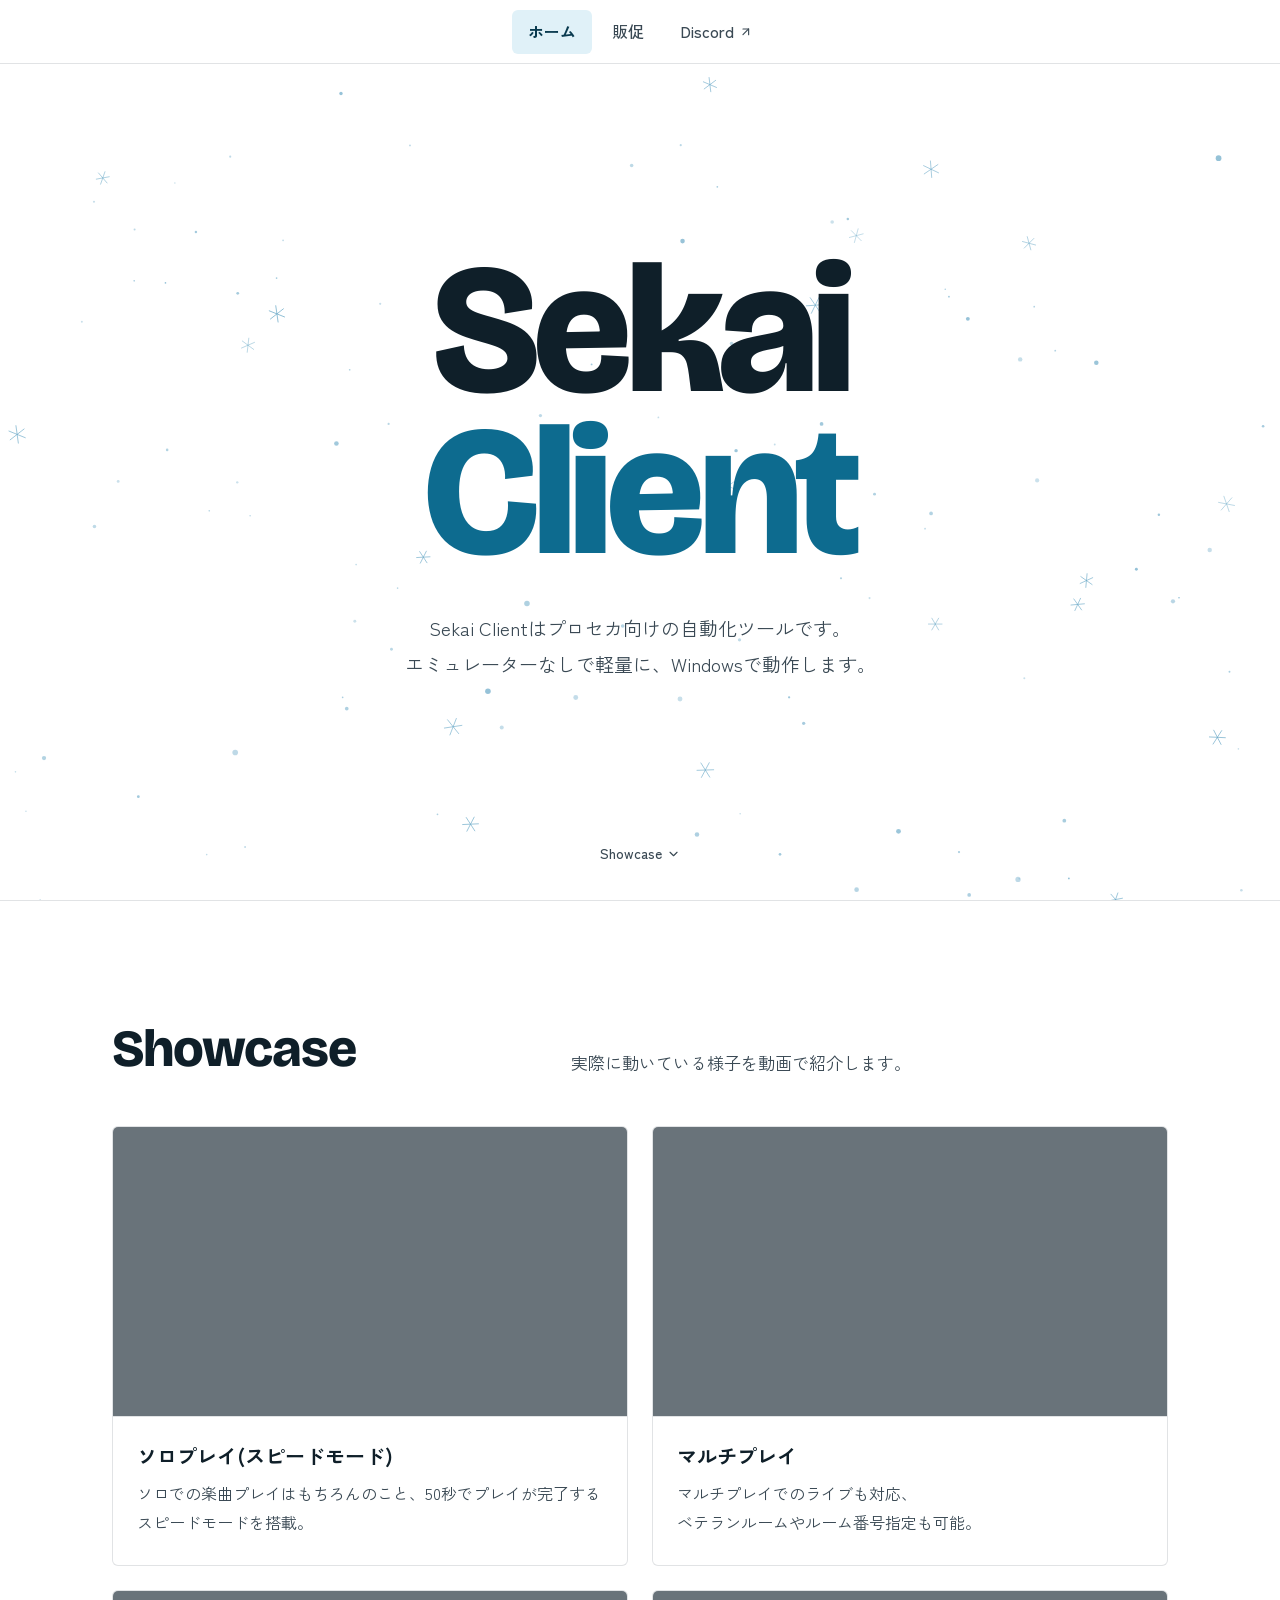
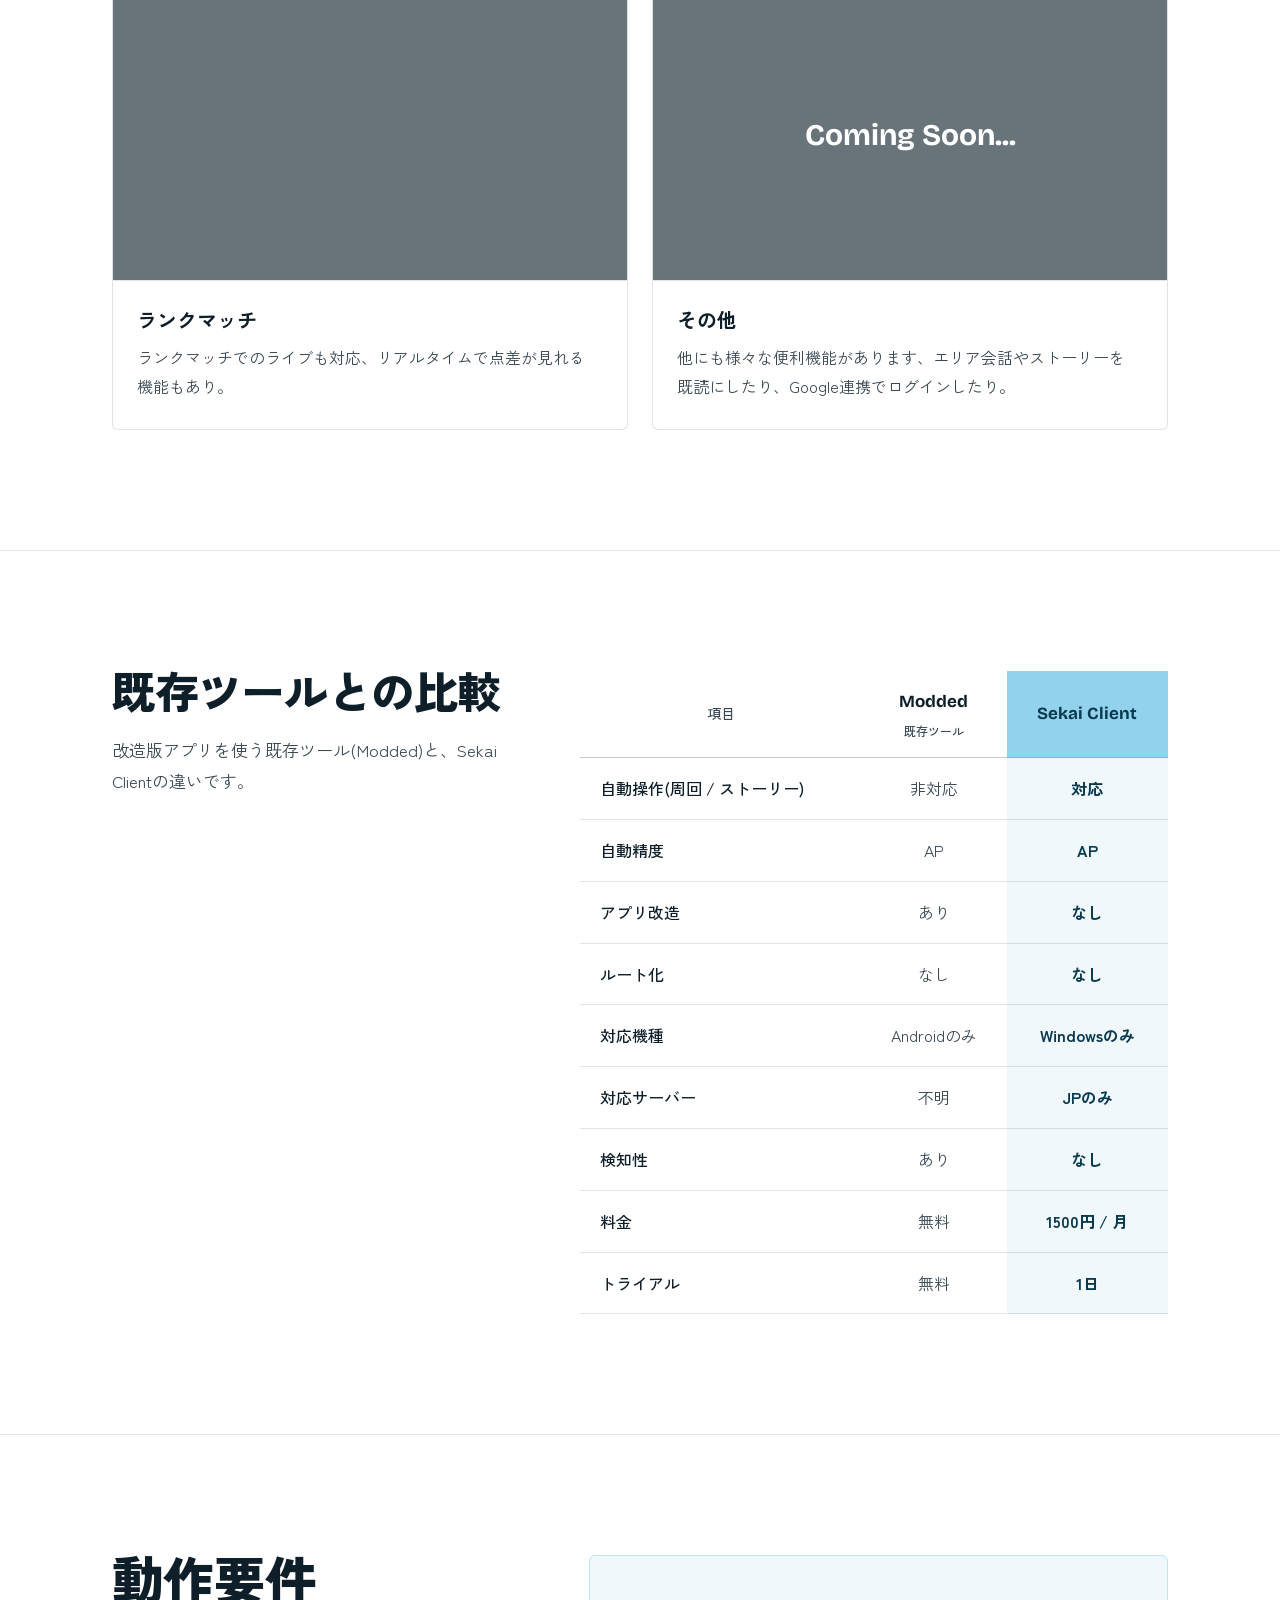
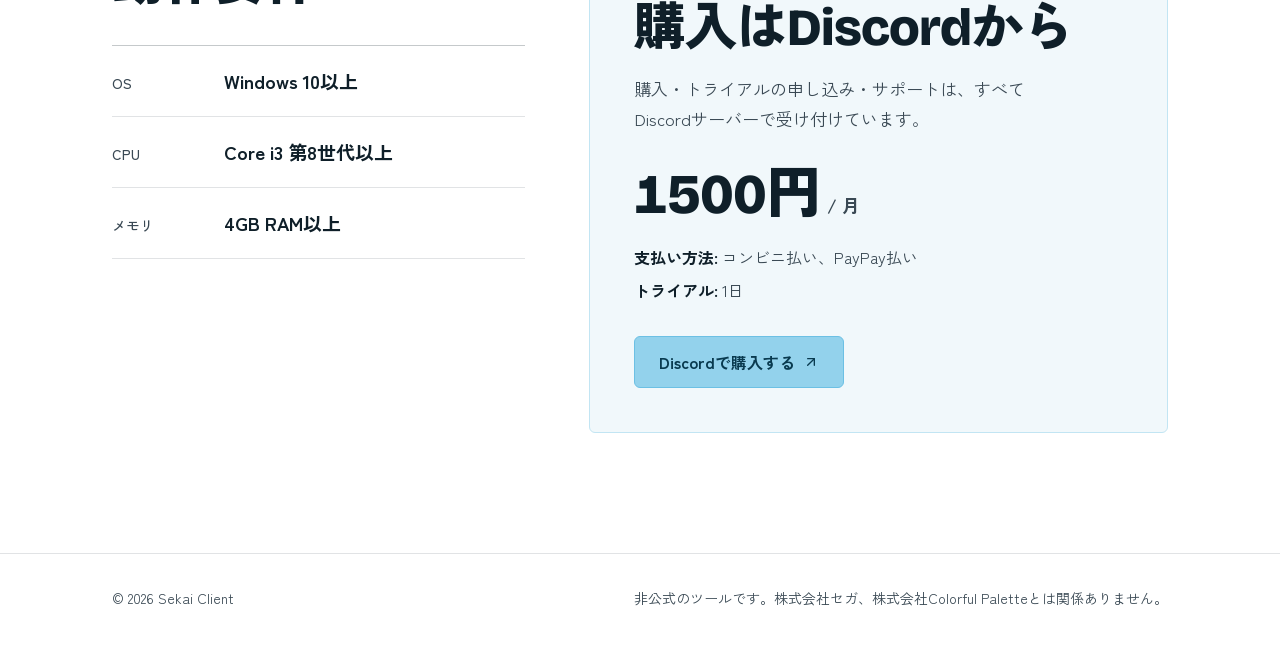
==== index.html @ 4f8fca7e "Add files via upload" ====
<!doctype html>
<html lang="ja">
<head>
  <meta charset="utf-8">
  <meta name="viewport" content="width=device-width, initial-scale=1">
  <title>Sekai Client | プロセカ向け自動化ツール</title>
  <meta name="description" content="Sekai Clientはプロセカ向けの自動化ツールです。エミュレーターなしで軽量に、Windowsで動作します。ソロ・マルチ・ランクマッチの自動プレイに対応、月額1500円。">
  <meta name="theme-color" content="#ffffff">
  <meta property="og:type" content="website">
  <meta property="og:site_name" content="Sekai Client">
  <meta property="og:title" content="Sekai Client | プロセカ向け自動化ツール">
  <meta property="og:description" content="エミュレーターなしで軽量に、Windowsで動作するプロセカ向け自動化ツール。">
  <link rel="icon" href="assets/img/favicon.svg" type="image/svg+xml">
  <link rel="preconnect" href="https://fonts.googleapis.com">
  <link rel="preconnect" href="https://fonts.gstatic.com" crossorigin>
  <link rel="stylesheet" href="https://fonts.googleapis.com/css2?family=Bricolage+Grotesque:opsz,wght@12..96,500..800&family=Zen+Kaku+Gothic+New:wght@400;500;700;900&display=swap">
  <link rel="stylesheet" href="assets/css/style.css">
  <script src="assets/js/snow.js" defer></script>
</head>
<body>
  <header class="site-header">
    <nav aria-label="メイン">
      <ul class="nav">
        <li><a href="./" aria-current="page">ホーム</a></li>
        <li><a href="promo/">販促</a></li>
        <li>
          <a href="https://discord.gg/DeeG8AZ2aq" target="_blank" rel="noopener">
            Discord
            <svg class="icon" viewBox="0 0 24 24" aria-hidden="true"><path d="M7 7h10v10"/><path d="M7 17 17 7"/></svg>
          </a>
        </li>
      </ul>
    </nav>
  </header>

  <main>
    <section class="hero" aria-labelledby="hero-title">
      <canvas class="hero__snow" data-snow aria-hidden="true"></canvas>
      <div class="hero__inner">
        <h1 class="hero__title" id="hero-title">
          <span>Sekai</span>
          <span class="accent">Client</span>
        </h1>
        <p class="hero__lead">
          <span>Sekai Clientはプロセカ向けの自動化ツールです。</span>
          <span>エミュレーターなしで軽量に、Windowsで動作します。</span>
        </p>
      </div>
      <a class="hero__cue" href="#showcase">
        Showcase
        <svg class="icon" viewBox="0 0 24 24" aria-hidden="true"><path d="m6 9 6 6 6-6"/></svg>
      </a>
    </section>

    <section class="section" id="showcase" aria-labelledby="showcase-title">
      <div class="wrap">
        <div class="showcase__head">
          <h2 class="section__title" id="showcase-title">Showcase</h2>
          <p class="section__lead">実際に動いている様子を動画で紹介します。</p>
        </div>

        <ul class="features">
          <li class="feature">
            <div class="feature__media">
              <iframe src="https://www.youtube-nocookie.com/embed/4htP92yClfg" title="ソロプレイ(スピードモード)" loading="lazy" allow="accelerometer; encrypted-media; gyroscope; picture-in-picture" referrerpolicy="strict-origin-when-cross-origin" allowfullscreen></iframe>
            </div>
            <div class="feature__body">
              <h3 class="feature__title">ソロプレイ(スピードモード)</h3>
              <p class="feature__text">ソロでの楽曲プレイはもちろんのこと、50秒でプレイが完了するスピードモードを搭載。</p>
            </div>
          </li>
          <li class="feature">
            <div class="feature__media">
              <iframe src="https://www.youtube-nocookie.com/embed/vXiPzRrgQsE" title="マルチプレイ" loading="lazy" allow="accelerometer; encrypted-media; gyroscope; picture-in-picture" referrerpolicy="strict-origin-when-cross-origin" allowfullscreen></iframe>
            </div>
            <div class="feature__body">
              <h3 class="feature__title">マルチプレイ</h3>
              <p class="feature__text">マルチプレイでのライブも対応、ベテランルームやルーム番号指定も可能。</p>
            </div>
          </li>
          <li class="feature">
            <div class="feature__media">
              <iframe src="https://www.youtube-nocookie.com/embed/Xn1sWz2OgKk" title="ランクマッチ" loading="lazy" allow="accelerometer; encrypted-media; gyroscope; picture-in-picture" referrerpolicy="strict-origin-when-cross-origin" allowfullscreen></iframe>
            </div>
            <div class="feature__body">
              <h3 class="feature__title">ランクマッチ</h3>
              <p class="feature__text">ランクマッチでのライブも対応、リアルタイムで点差が見れる機能もあり。</p>
            </div>
          </li>
          <li class="feature">
            <div class="feature__media">Coming Soon...</div>
            <div class="feature__body">
              <h3 class="feature__title">その他</h3>
              <p class="feature__text">他にも様々な便利機能があります、エリア会話やストーリーを既読にしたり、Google連携でログインしたり。</p>
            </div>
          </li>
        </ul>
      </div>
    </section>

    <section class="section" id="compare" aria-labelledby="compare-title">
      <div class="wrap compare">
        <div class="compare__head">
          <h2 class="section__title" id="compare-title">既存ツールとの<wbr>比較</h2>
          <p class="section__lead">改造版アプリを使う既存ツール(Modded)と、Sekai Clientの違いです。</p>
        </div>

        <div class="table-scroll">
          <table class="compare-table">
            <caption class="visually-hidden">既存ツール(Modded)とSekai Clientの比較</caption>
            <thead>
              <tr>
                <th scope="col">項目</th>
                <th scope="col">Modded<span class="col-sub">既存ツール</span></th>
                <th scope="col" class="is-ours">Sekai Client</th>
              </tr>
            </thead>
            <tbody>
              <tr><th scope="row">自動操作(周回 / ストーリー)</th><td>非対応</td><td class="is-ours">対応</td></tr>
              <tr><th scope="row">自動精度</th><td>AP</td><td class="is-ours">AP</td></tr>
              <tr><th scope="row">アプリ改造</th><td>あり</td><td class="is-ours">なし</td></tr>
              <tr><th scope="row">ルート化</th><td>なし</td><td class="is-ours">なし</td></tr>
              <tr><th scope="row">対応機種</th><td>Androidのみ</td><td class="is-ours">Windowsのみ</td></tr>
              <tr><th scope="row">対応サーバー</th><td>不明</td><td class="is-ours">JPのみ</td></tr>
              <tr><th scope="row">検知性</th><td>あり</td><td class="is-ours">なし</td></tr>
              <tr><th scope="row">料金</th><td>無料</td><td class="is-ours">1500円 / 月</td></tr>
              <tr><th scope="row">トライアル</th><td>無料</td><td class="is-ours">1日</td></tr>
            </tbody>
          </table>
        </div>
      </div>
    </section>

    <section class="section" id="requirements" aria-labelledby="requirements-title">
      <div class="wrap buy">
        <div>
          <h2 class="section__title" id="requirements-title">動作要件</h2>
          <dl class="specs">
            <div><dt>OS</dt><dd>Windows 10以上</dd></div>
            <div><dt>CPU</dt><dd>Core i3 第8世代以上</dd></div>
            <div><dt>メモリ</dt><dd>4GB RAM以上</dd></div>
          </dl>
        </div>

        <div class="purchase">
          <h2 class="section__title" id="purchase-title">購入は<wbr>Discordから</h2>
          <p class="section__lead">購入・トライアルの申し込み・サポートは、すべてDiscordサーバーで受け付けています。</p>
          <p class="price">
            <span class="price__value">1500円</span>
            <span class="price__unit">/ 月</span>
          </p>
          <ul class="purchase__notes">
            <li><strong>支払い方法:</strong> コンビニ払い、PayPay払い</li>
            <li><strong>トライアル:</strong> 1日</li>
          </ul>
          <a class="btn btn--primary" href="https://discord.gg/DeeG8AZ2aq" target="_blank" rel="noopener">
            Discordで購入する
            <svg class="icon" viewBox="0 0 24 24" aria-hidden="true"><path d="M7 7h10v10"/><path d="M7 17 17 7"/></svg>
          </a>
        </div>
      </div>
    </section>
  </main>

  <footer class="site-footer">
    <div class="wrap">
      <p>&copy; 2026 Sekai Client</p>
      <p>非公式のツールです。株式会社セガ、株式会社Colorful Paletteとは関係ありません。</p>
    </div>
  </footer>
</body>
</html>
---- assets/css/style.css ----
/* Sekai Client 共通スタイル
   ホワイト × 雪。水色(--ice-300)は面に使い、文字は濃色(--ice-700 / --ice-900)で読ませる。 */

:root {
  color-scheme: light;

  --paper: #ffffff;
  --ink: #0f1f29;
  --ink-2: #3a4954;
  --line: rgba(15, 31, 41, 0.12);
  --line-strong: rgba(15, 31, 41, 0.24);

  --ice-50: #f1f8fb;
  --ice-100: #e0f1f8;
  --ice-200: #c2e5f3;
  --ice-300: #93d2ec;
  --ice-400: #6cc0e4;
  --ice-700: #0d6b8f;
  --ice-900: #093a4f;

  --placeholder: #69737a;

  --radius: 6px;
  --header-h: 64px;
  --wrap: 1120px;
  --gutter: clamp(16px, 4vw, 32px);
  --section-y: clamp(4.5rem, 10vw, 7.5rem);

  --font-display: "Bricolage Grotesque", "Zen Kaku Gothic New", sans-serif;
  --font-body: "Zen Kaku Gothic New", "Hiragino Sans", "Yu Gothic", sans-serif;
}

*,
*::before,
*::after {
  box-sizing: border-box;
}

html {
  -webkit-text-size-adjust: 100%;
}

@media (prefers-reduced-motion: no-preference) {
  html {
    scroll-behavior: smooth;
  }
}

body {
  margin: 0;
  background: var(--paper);
  color: var(--ink);
  font-family: var(--font-body);
  font-size: 1rem;
  line-height: 1.8;
  word-break: auto-phrase;
  overflow-wrap: break-word;
}

img,
svg,
canvas,
iframe {
  display: block;
}

a {
  color: var(--ice-700);
  text-underline-offset: 0.2em;
}

a:hover {
  color: var(--ice-900);
}

:focus-visible {
  outline: 2px solid var(--ice-900);
  outline-offset: 3px;
}

.wrap {
  max-width: var(--wrap);
  margin: 0 auto;
  padding: 0 var(--gutter);
}

.visually-hidden {
  position: absolute;
  width: 1px;
  height: 1px;
  margin: -1px;
  overflow: hidden;
  clip: rect(0 0 0 0);
  white-space: nowrap;
}

.icon {
  width: 1em;
  height: 1em;
  flex: none;
  fill: none;
  stroke: currentColor;
  stroke-width: 2;
  stroke-linecap: round;
  stroke-linejoin: round;
}

/* ヘッダー */

.site-header nav {
  height: 100%;
}

.site-header {
  position: sticky;
  top: 0;
  z-index: 10;
  height: var(--header-h);
  background: var(--paper);
  border-bottom: 1px solid var(--line);
}

.nav {
  display: flex;
  justify-content: center;
  align-items: center;
  gap: 0.25rem;
  height: 100%;
  margin: 0;
  padding: 0 var(--gutter);
  list-style: none;
}

.nav a {
  display: inline-flex;
  align-items: center;
  gap: 0.3em;
  min-height: 44px;
  padding: 0 1rem;
  border-radius: var(--radius);
  color: var(--ink-2);
  font-weight: 500;
  text-decoration: none;
  transition: background-color 0.15s, color 0.15s;
}

.nav a:hover {
  background: var(--ice-50);
  color: var(--ink);
}

.nav a[aria-current="page"] {
  background: var(--ice-100);
  color: var(--ice-900);
  font-weight: 700;
}

.nav .icon {
  width: 0.85em;
  height: 0.85em;
}

/* ボタン: すべてこのクラスを使う */

.btn {
  display: inline-flex;
  align-items: center;
  justify-content: center;
  gap: 0.5em;
  min-height: 52px;
  padding: 0 1.5rem;
  border: 1px solid transparent;
  border-radius: var(--radius);
  font: 700 1rem/1 var(--font-body);
  text-decoration: none;
  transition: background-color 0.15s, border-color 0.15s, transform 0.1s;
}

.btn:active {
  transform: translateY(1px);
}

.btn--primary {
  background: var(--ice-300);
  border-color: var(--ice-400);
  color: var(--ice-900);
}

.btn--primary:hover {
  background: var(--ice-400);
  border-color: var(--ice-700);
  color: var(--ice-900);
}

.btn--secondary {
  background: var(--paper);
  border-color: var(--line-strong);
  color: var(--ink);
}

.btn--secondary:hover {
  background: var(--ice-50);
  border-color: var(--ice-700);
  color: var(--ink);
}

/* ヒーロー(雪) */

.hero {
  position: relative;
  display: grid;
  place-items: center;
  min-height: calc(100svh - var(--header-h));
  padding: 4rem var(--gutter) 6rem;
  overflow: hidden;
  text-align: center;
}

.hero__snow {
  position: absolute;
  inset: 0;
  width: 100%;
  height: 100%;
  pointer-events: none;
}

.hero__inner {
  position: relative;
}

.hero__title {
  margin: 0;
  font-family: var(--font-display);
  font-size: clamp(4.5rem, 17vw, 11.5rem);
  font-weight: 800;
  line-height: 0.88;
  letter-spacing: -0.035em;
}

.hero__title span {
  display: block;
}

.hero__title .accent {
  color: var(--ice-700);
}

.hero__lead {
  max-width: 34em;
  margin: 2.25rem auto 0;
  color: var(--ink-2);
  font-size: clamp(1rem, 2.2vw, 1.1875rem);
  line-height: 1.9;
}

.hero__lead span {
  display: block;
}

.hero__cue {
  position: absolute;
  left: 50%;
  bottom: 1.5rem;
  transform: translateX(-50%);
  display: inline-flex;
  align-items: center;
  gap: 0.35em;
  min-height: 44px;
  padding: 0 0.75rem;
  color: var(--ink-2);
  font-size: 0.875rem;
  font-weight: 500;
  text-decoration: none;
}

.hero__cue:hover {
  color: var(--ice-900);
}

/* 販促ページのヒーロー */

.hero--promo .hero__heading {
  margin: 0;
  font-family: var(--font-display);
  font-size: clamp(2rem, 6.4vw, 4.5rem);
  font-weight: 800;
  line-height: 1.2;
  letter-spacing: -0.02em;
}

.hero--promo .hero__heading span {
  display: inline-block;
}

.hero--promo .hero__heading .accent {
  color: var(--ice-700);
}

.hero__actions {
  display: flex;
  flex-wrap: wrap;
  justify-content: center;
  gap: 0.75rem;
  margin-top: 2.5rem;
}

/* セクション共通 */

.section {
  padding: var(--section-y) 0;
  border-top: 1px solid var(--line);
  scroll-margin-top: var(--header-h);
}

.section__title {
  margin: 0;
  word-break: keep-all;
  font-family: var(--font-display);
  font-size: clamp(2rem, 5vw, 3.25rem);
  font-weight: 800;
  line-height: 1.1;
  letter-spacing: -0.02em;
}

.section__lead {
  margin: 1rem 0 0;
  color: var(--ink-2);
  font-size: 1.0625rem;
}

/* Showcase */

.showcase__head {
  display: grid;
  gap: 1rem 2rem;
  align-items: end;
  margin-bottom: 3rem;
}

.showcase__head .section__lead {
  margin: 0;
}

@media (min-width: 860px) {
  .showcase__head {
    grid-template-columns: 5fr 7fr;
  }
}

.features {
  display: grid;
  gap: 1.5rem;
  margin: 0;
  padding: 0;
  list-style: none;
}

@media (min-width: 720px) {
  .features {
    grid-template-columns: repeat(2, 1fr);
  }
}

.feature {
  overflow: hidden;
  border: 1px solid var(--line);
  border-radius: var(--radius);
  background: var(--paper);
}

.feature__media {
  display: grid;
  place-items: center;
  aspect-ratio: 16 / 9;
  background: var(--placeholder);
  color: #ffffff;
  font-family: var(--font-display);
  font-size: clamp(1.5rem, 3vw, 1.875rem);
  font-weight: 700;
}

.feature__media iframe {
  width: 100%;
  height: 100%;
  border: 0;
}

.feature__body {
  padding: 1.5rem 1.5rem 1.75rem;
  border-top: 1px solid var(--line);
}

.feature__title {
  margin: 0;
  font-size: 1.25rem;
  font-weight: 700;
  line-height: 1.5;
}

.feature__text {
  margin: 0.5rem 0 0;
  color: var(--ink-2);
}

/* 比較表 */

.compare {
  display: grid;
  gap: 2.5rem 3rem;
}

@media (min-width: 960px) {
  .compare {
    grid-template-columns: 5fr 7fr;
    align-items: start;
  }

  .compare__head .section__title {
    font-size: 2.75rem;
  }

  .compare__head {
    position: sticky;
    top: calc(var(--header-h) + 2rem);
  }
}

.table-scroll {
  overflow-x: auto;
}

.compare-table {
  width: 100%;
  border-collapse: collapse;
  font-variant-numeric: tabular-nums;
}

.compare-table th,
.compare-table td {
  padding: 1rem 1.25rem;
  white-space: nowrap;
  border-bottom: 1px solid var(--line);
  text-align: center;
  vertical-align: middle;
}

.compare-table thead th {
  border-bottom: 1px solid var(--line-strong);
  font-family: var(--font-display);
  font-size: 1.0625rem;
  font-weight: 700;
}

.compare-table thead th:first-child {
  color: var(--ink-2);
  font-family: var(--font-body);
  font-size: 0.875rem;
  font-weight: 500;
}

.compare-table th[scope="row"] {
  text-align: left;
  font-weight: 500;
  white-space: normal;
}

.compare-table .col-sub {
  display: block;
  margin-top: 0.15rem;
  color: var(--ink-2);
  font-family: var(--font-body);
  font-size: 0.75rem;
  font-weight: 500;
}

.compare-table .is-ours {
  background: var(--ice-50);
  color: var(--ice-900);
  font-weight: 700;
}

.compare-table thead .is-ours {
  background: var(--ice-300);
  border-bottom-color: var(--ice-400);
}

.compare-table tbody td:not(.is-ours) {
  color: var(--ink-2);
}

@media (max-width: 559px) {
  .compare-table th,
  .compare-table td {
    padding: 0.875rem 0.5rem;
    font-size: 0.875rem;
  }

  .compare-table th[scope="row"] {
    padding-left: 0;
  }
}

/* 動作要件 + 購入 */

.buy {
  display: grid;
  gap: 2.5rem;
}

@media (min-width: 900px) {
  .buy {
    grid-template-columns: 5fr 7fr;
    gap: 4rem;
    align-items: start;
  }
}

.specs {
  margin: 2rem 0 0;
  border-top: 1px solid var(--line-strong);
}

.specs div {
  display: grid;
  grid-template-columns: 6rem 1fr;
  gap: 1rem;
  align-items: baseline;
  padding: 1.125rem 0;
  border-bottom: 1px solid var(--line);
}

.specs dt {
  color: var(--ink-2);
  font-size: 0.875rem;
  font-weight: 500;
}

.specs dd {
  margin: 0;
  font-size: 1.1875rem;
  font-weight: 700;
}

.purchase {
  padding: clamp(1.75rem, 4vw, 2.75rem);
  border: 1px solid var(--ice-200);
  border-radius: var(--radius);
  background: var(--ice-50);
}

.purchase .section__lead {
  max-width: none;
}

.price {
  display: flex;
  align-items: baseline;
  gap: 0.4rem;
  margin: 2rem 0 0;
  font-variant-numeric: tabular-nums;
}

.price__value {
  font-family: var(--font-display);
  font-size: clamp(2.5rem, 6vw, 3.5rem);
  font-weight: 800;
  line-height: 1;
  letter-spacing: -0.02em;
}

.price__unit {
  color: var(--ink-2);
  font-size: 1.125rem;
  font-weight: 700;
}

.purchase__notes {
  margin: 1.25rem 0 2rem;
  padding: 0;
  list-style: none;
  color: var(--ink-2);
}

.purchase__notes li + li {
  margin-top: 0.25rem;
}

.purchase__notes strong {
  color: var(--ink);
}

/* フッター */

.site-footer {
  padding: 2rem 0 2.5rem;
  border-top: 1px solid var(--line);
  color: var(--ink-2);
  font-size: 0.875rem;
}

.site-footer .wrap {
  display: flex;
  flex-wrap: wrap;
  justify-content: space-between;
  gap: 0.5rem 2rem;
}

.site-footer p {
  margin: 0;
}

@media (max-width: 399px) {
  .nav a {
    padding: 0 0.75rem;
  }

  .btn {
    width: 100%;
  }
}
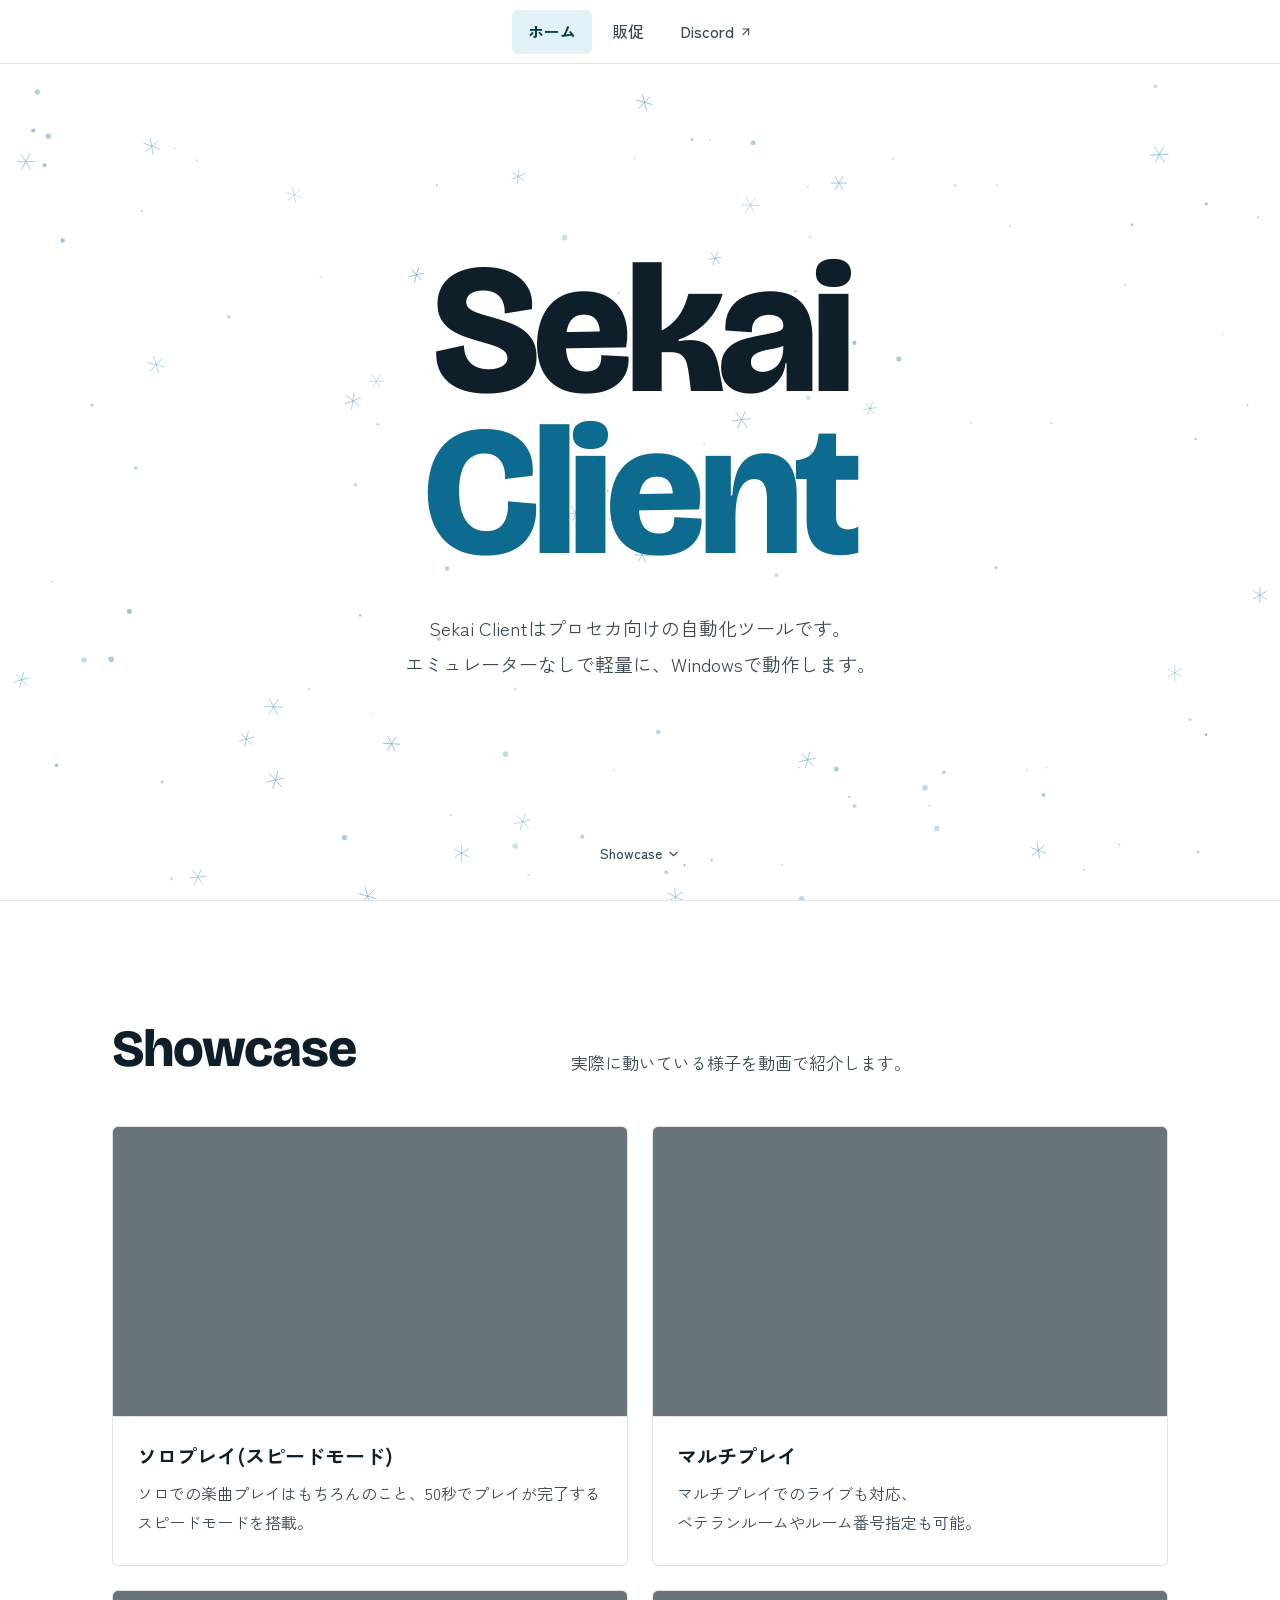
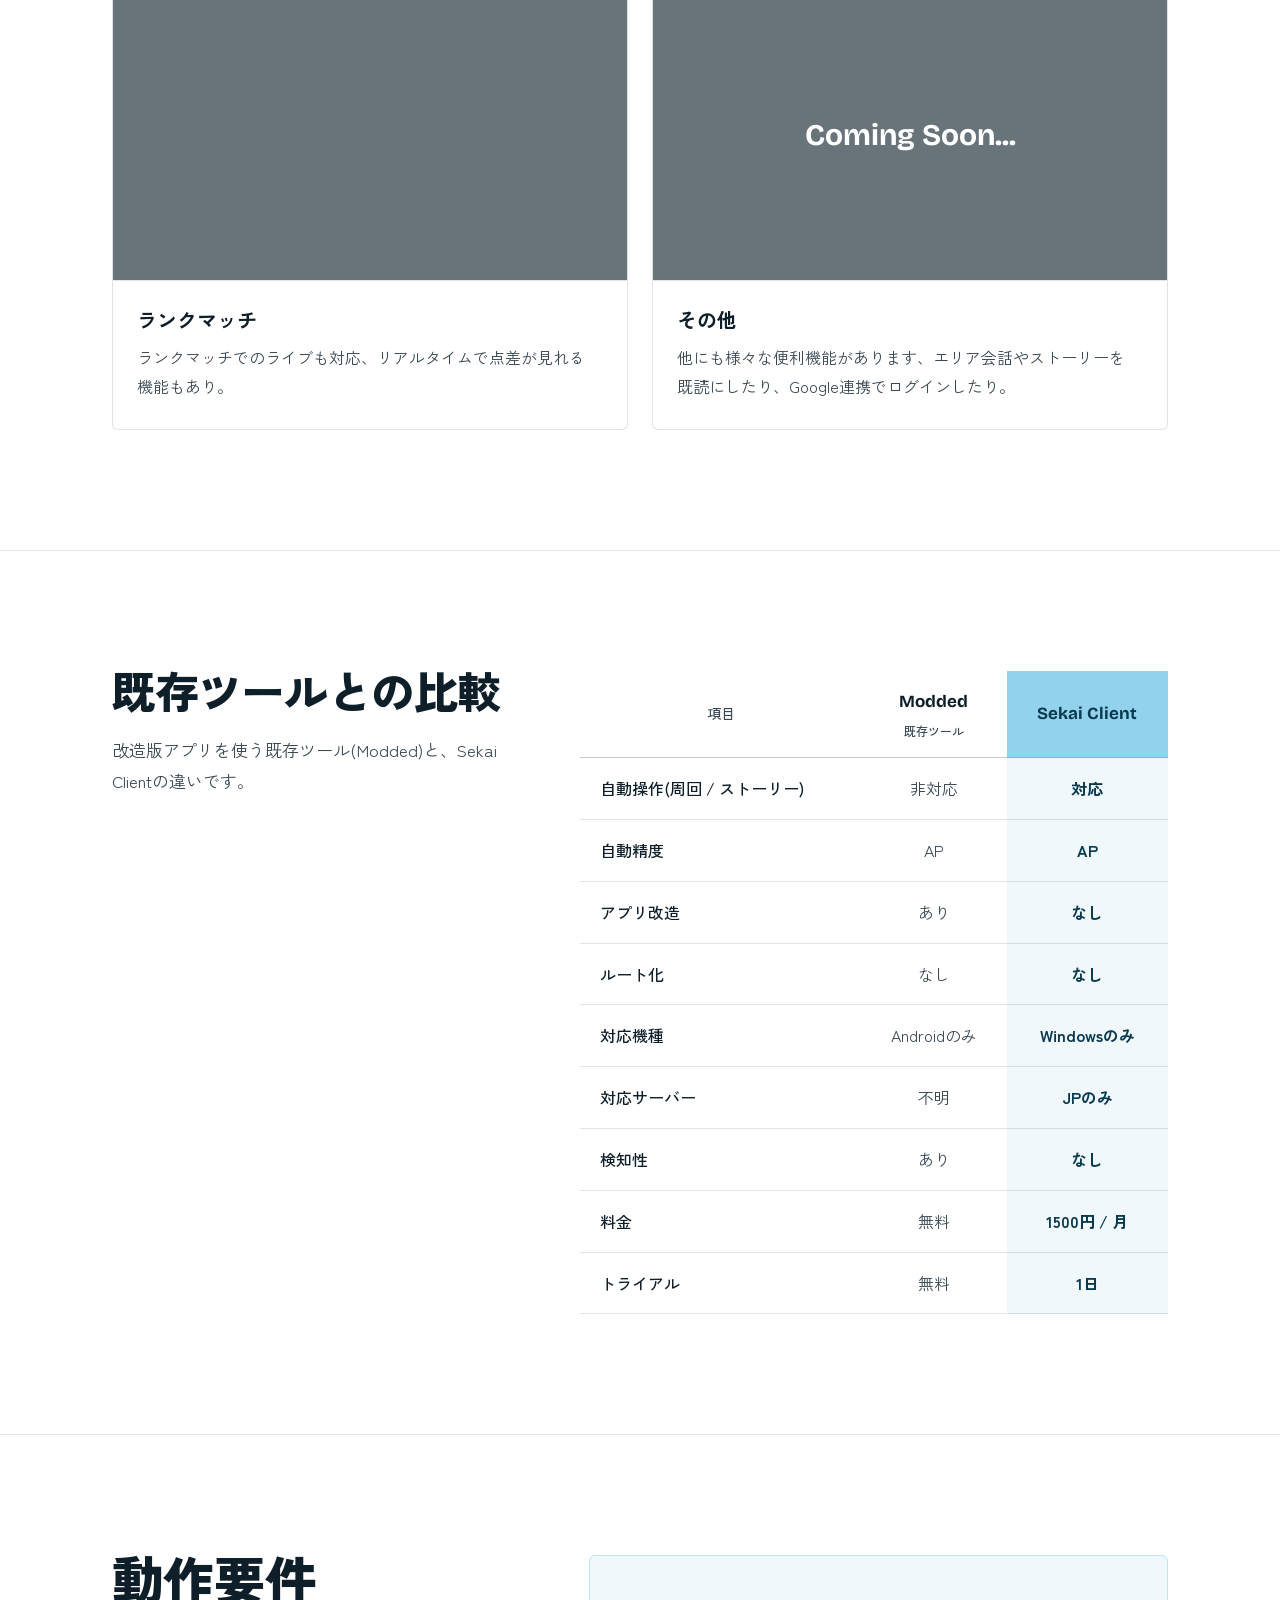
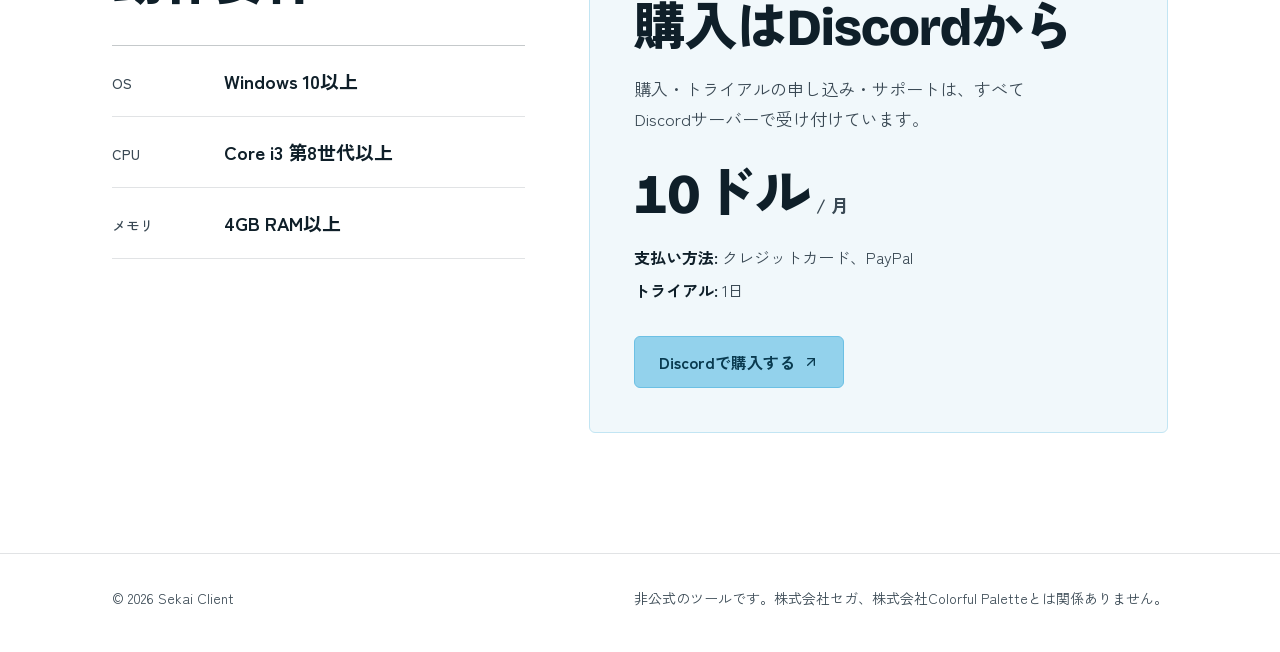
==== commit 1d510047: "Add files via upload" ====
--- a/index.html
+++ b/index.html
@@ -146,11 +146,11 @@
           <h2 class="section__title" id="purchase-title">購入は<wbr>Discordから</h2>
           <p class="section__lead">購入・トライアルの申し込み・サポートは、すべてDiscordサーバーで受け付けています。</p>
           <p class="price">
-            <span class="price__value">1500円</span>
+            <span class="price__value">10ドル</span>
             <span class="price__unit">/ 月</span>
           </p>
           <ul class="purchase__notes">
-            <li><strong>支払い方法:</strong> コンビニ払い、PayPay払い</li>
+            <li><strong>支払い方法:</strong> クレジットカード、PayPal</li>
             <li><strong>トライアル:</strong> 1日</li>
           </ul>
           <a class="btn btn--primary" href="https://discord.gg/DeeG8AZ2aq" target="_blank" rel="noopener">
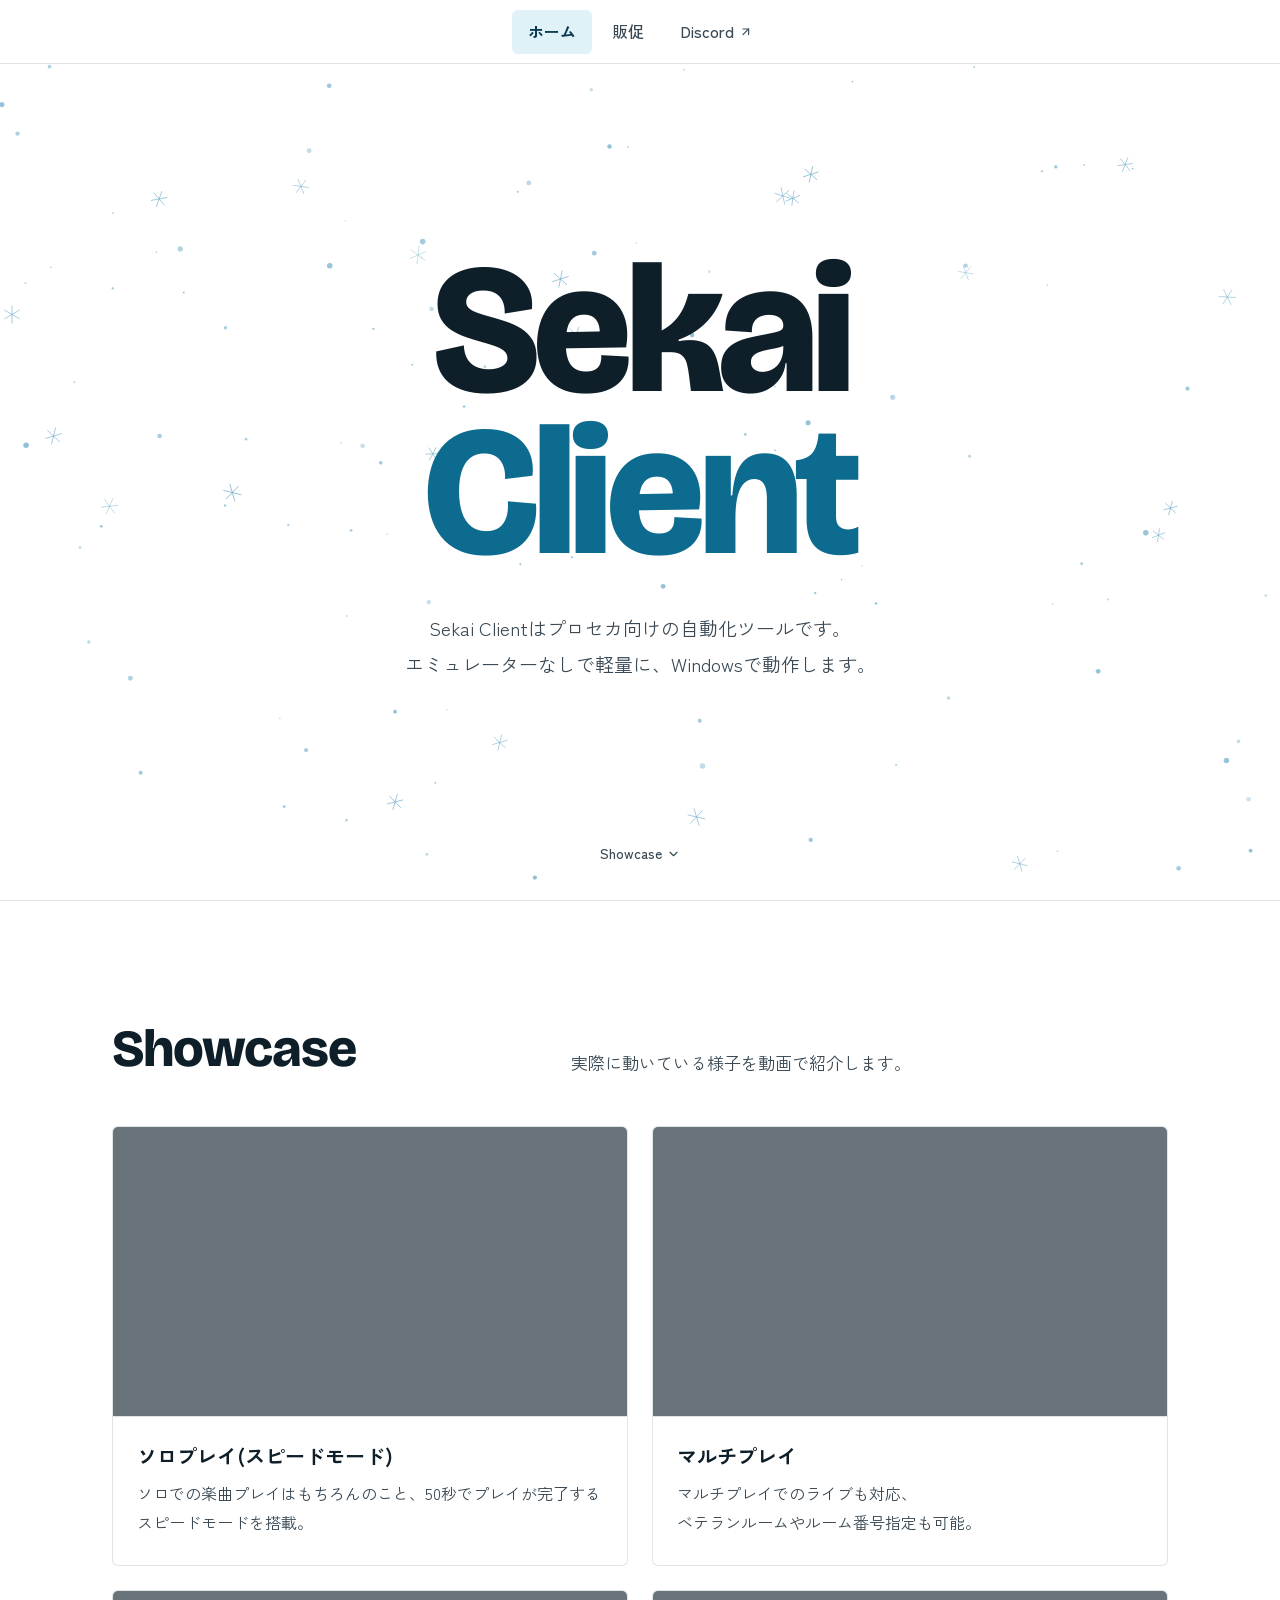
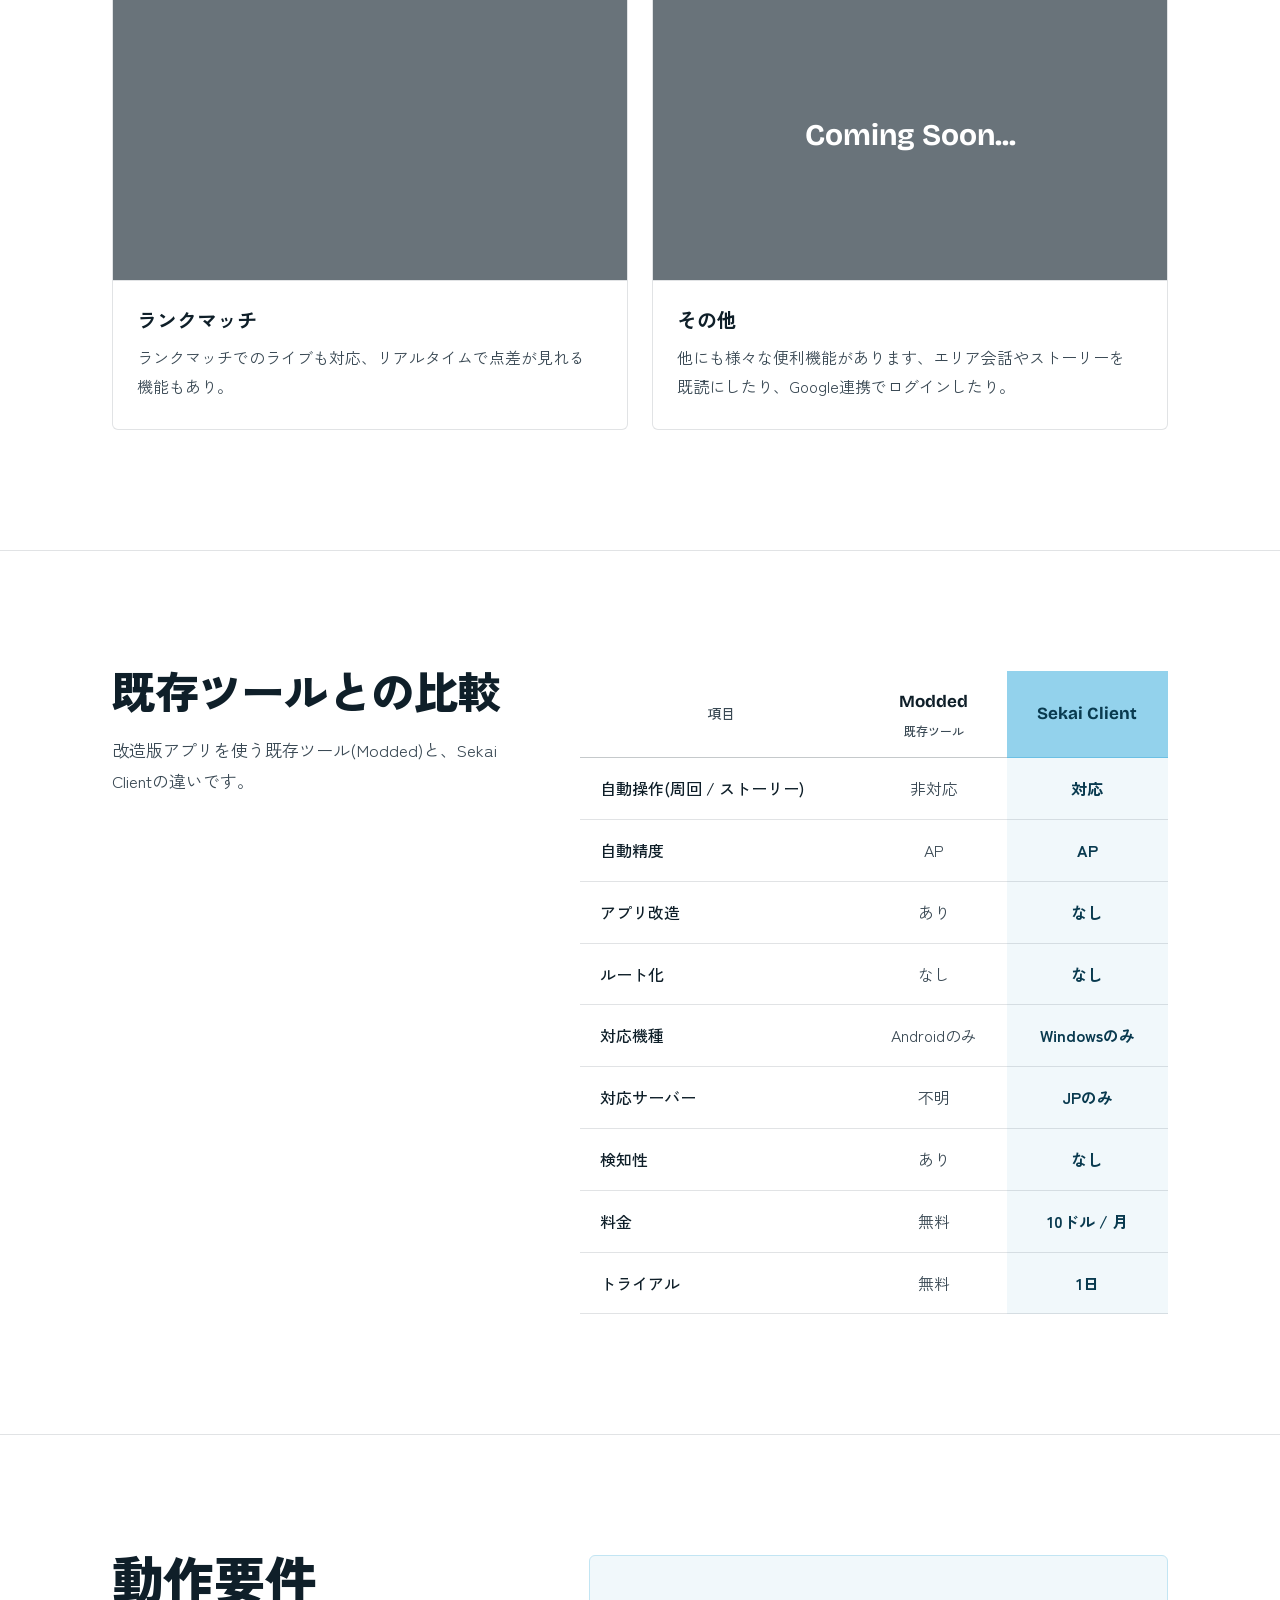
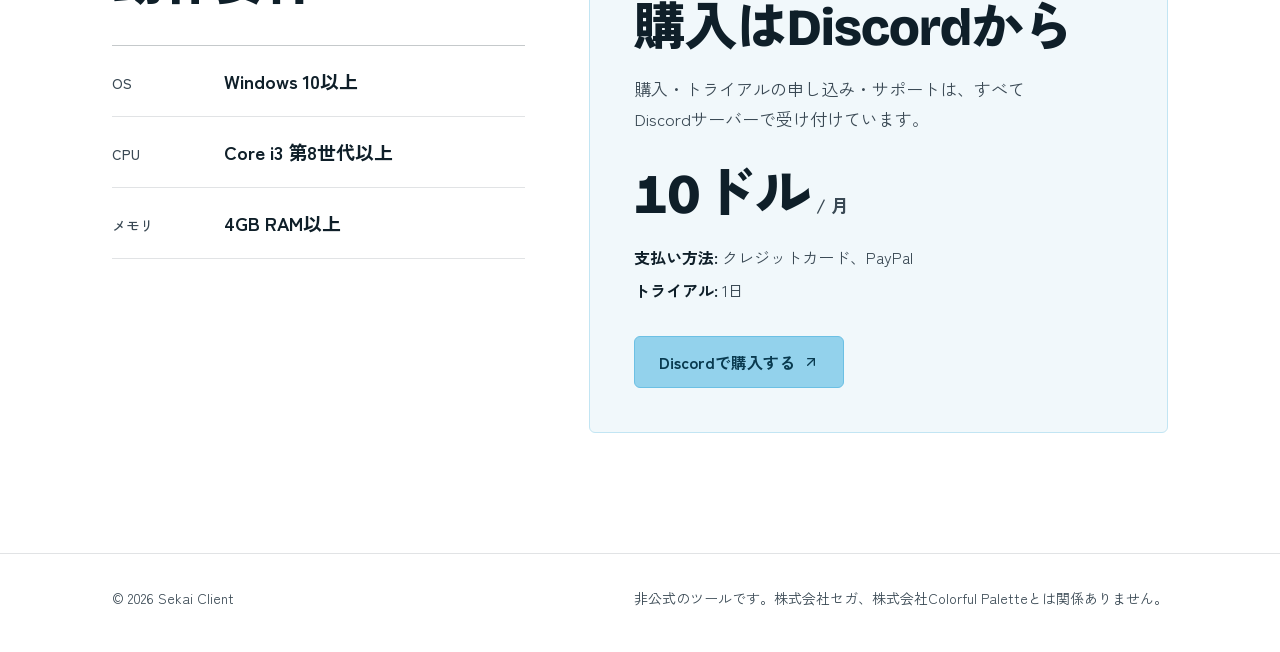
==== commit 0905ac18: "Add files via upload" ====
--- a/index.html
+++ b/index.html
@@ -4,7 +4,7 @@
   <meta charset="utf-8">
   <meta name="viewport" content="width=device-width, initial-scale=1">
   <title>Sekai Client | プロセカ向け自動化ツール</title>
-  <meta name="description" content="Sekai Clientはプロセカ向けの自動化ツールです。エミュレーターなしで軽量に、Windowsで動作します。ソロ・マルチ・ランクマッチの自動プレイに対応、月額1500円。">
+  <meta name="description" content="Sekai Clientはプロセカ向けの自動化ツールです。エミュレーターなしで軽量に、Windowsで動作します。ソロ・マルチ・ランクマッチの自動プレイに対応、月額10ドル。">
   <meta name="theme-color" content="#ffffff">
   <meta property="og:type" content="website">
   <meta property="og:site_name" content="Sekai Client">
@@ -123,7 +123,7 @@
               <tr><th scope="row">対応機種</th><td>Androidのみ</td><td class="is-ours">Windowsのみ</td></tr>
               <tr><th scope="row">対応サーバー</th><td>不明</td><td class="is-ours">JPのみ</td></tr>
               <tr><th scope="row">検知性</th><td>あり</td><td class="is-ours">なし</td></tr>
-              <tr><th scope="row">料金</th><td>無料</td><td class="is-ours">1500円 / 月</td></tr>
+              <tr><th scope="row">料金</th><td>無料</td><td class="is-ours">10ドル / 月</td></tr>
               <tr><th scope="row">トライアル</th><td>無料</td><td class="is-ours">1日</td></tr>
             </tbody>
           </table>
